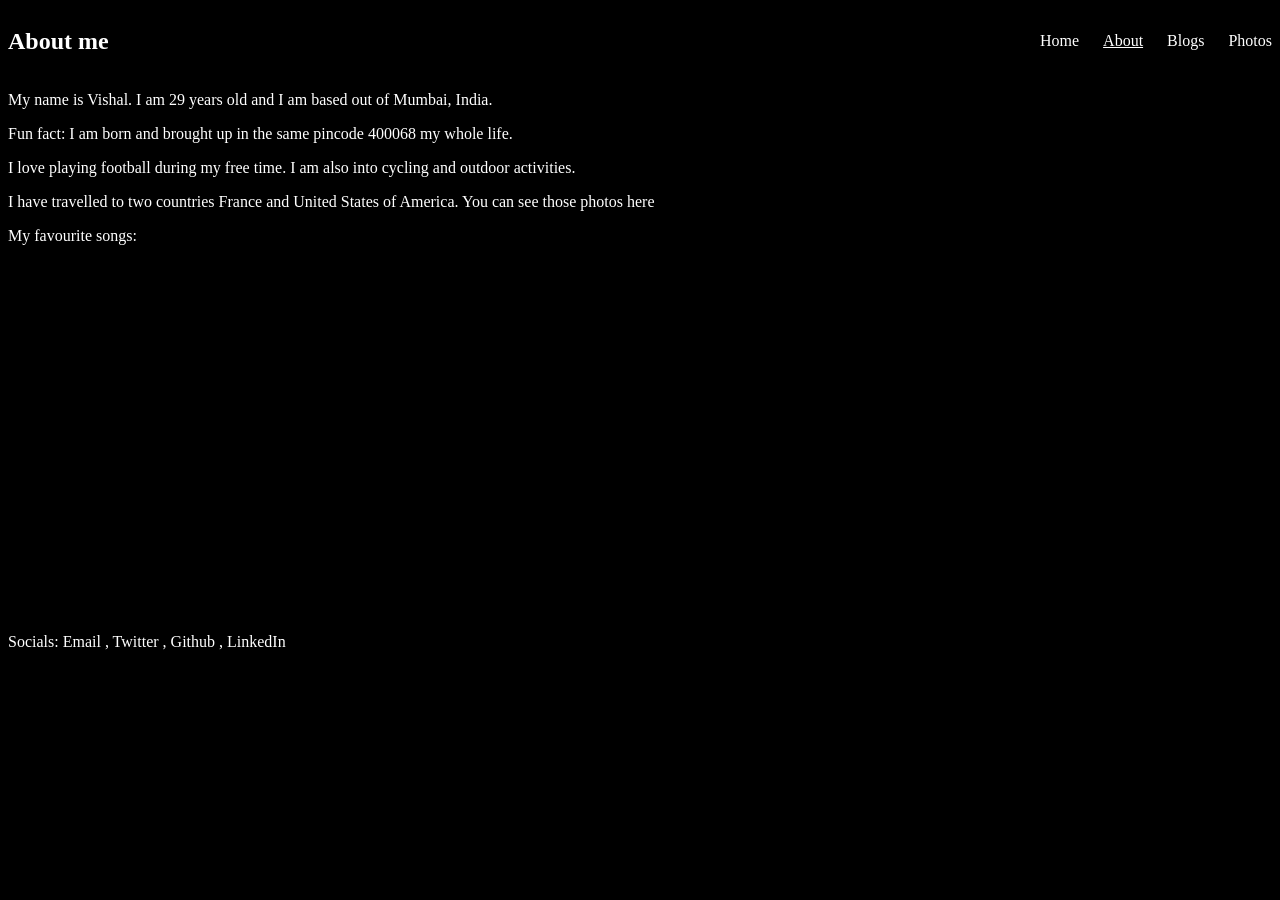
==== about.html @ 3a4d598c "personal website with basic structure andcontent v1" ====
<!Doctype html>

    <head>
        <meta charset="UTF-8">
        <meta name="viewport" content="width=device-width, initial-scale=1.0">
        <title> About me </title>
        <link rel="icon" type="image/png" href="/images/tree_icon_v2.png">
         <link rel="stylesheet" href="styles.css">
    </head>

    <body>
         <div class="navigation_container">
            <h2>About me </h2>
            <nav class="navbar">
                <a href="index.html" > Home</a>
                <a href="about.html"  class="active"> About</a>
                <a href="blogs.html" > Blogs</a>
                <a href="photos.html" > Photos</a>  
                    
            </nav>
        </div>

       <p>My name is Vishal. I am 29 years old and I am based out of Mumbai, India. </p>
       <p>Fun fact: I am born and brought up in the same pincode 400068 my whole life. </p>
       <p> I love playing football during my free time. I am also into cycling and outdoor activities.
       <p> I have travelled to two countries France and United States of America. You can see those photos <a href="photos.html" target="_blank"> here</a>  
       <p> My favourite songs:</p>
       <iframe data-testid="embed-iframe" style="border-radius:12px" src="https://open.spotify.com/embed/playlist/37i9dQZF1CKVyWnpCO5WcD?utm_source=generator&theme=0&si=8419f86495364434" width="100%" height="352" frameBorder="0" allowfullscreen="" allow="autoplay; clipboard-write; encrypted-media; fullscreen; picture-in-picture" loading="lazy"></iframe>
       
       <p> Socials:
            <a href="mailto:vishalwaghmode007@gmail.com" target="_blank"> Email </a>, 
            <a href="https://x.com/vishal_555_" target="_blank"> Twitter </a>, 
            <a href="https://github.com/vishal-555" target="_blank"> Github </a>,
            <a href="https://linkedin.com/in/vishalwaghmode" target="_blank"> LinkedIn </a>
        </p>
    
    
    </body>
</html>
---- styles.css ----
body{
    background-color:black;
    color:white
}
img{
    width:33%;
    height:600px; /*height:auto;*/
    object-fit: contain;
    
}

.navigation_container{
    display:flex;
    justify-content:space-between;
    align-items:center;
}

nav {
  display:flex;
  gap: 24px; 
}

nav a.active{
    text-decoration:underline;
}

nav a:hover{
    color:#80EF80;

}
a {
    color: inherit;
    text-decoration: none;
}

.profile_photo{
    width: 200px;
    height: auto;

}

.socials{
    display:flex;
    justify-content:center;
    gap:16px;
    margin-top:8px;
}
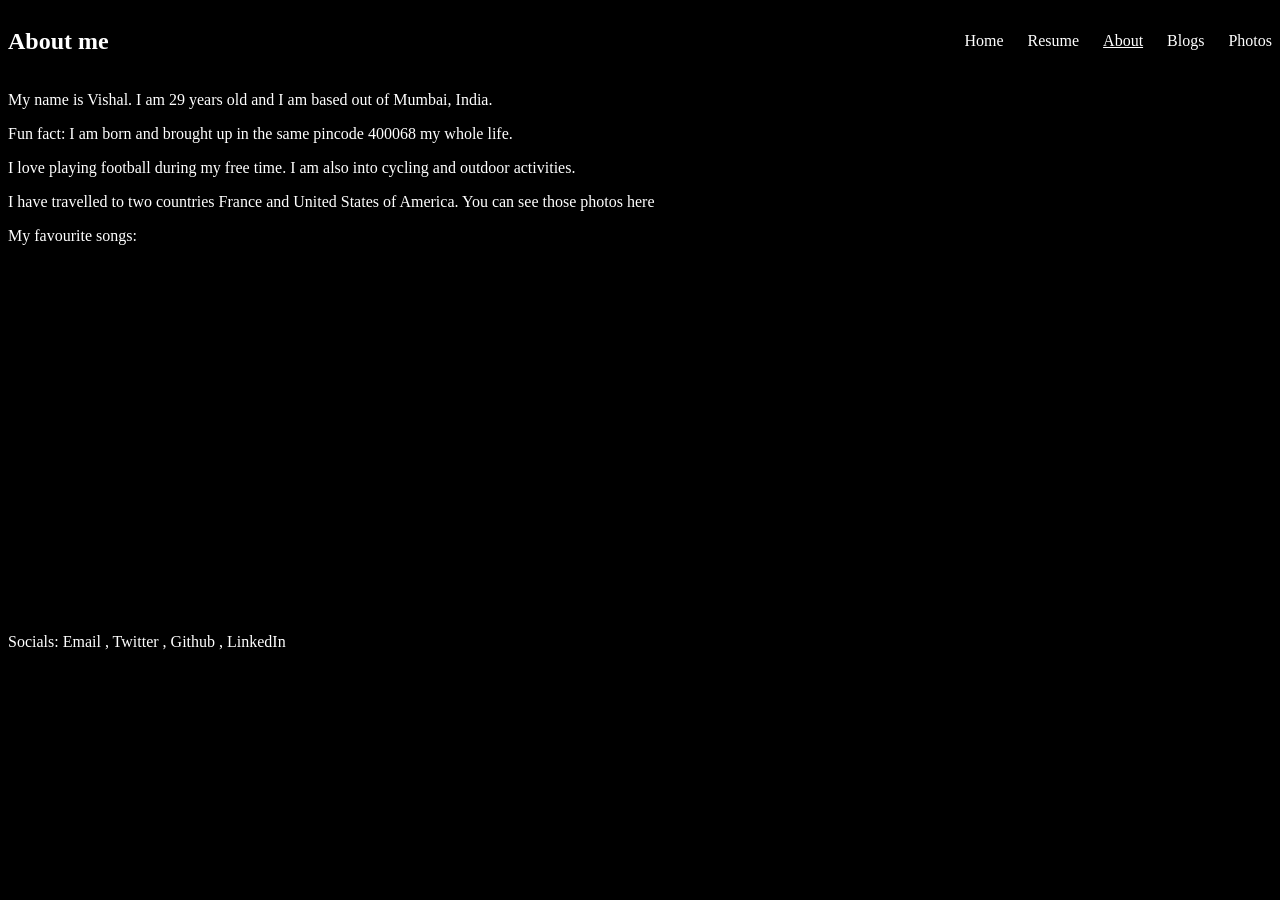
==== commit e9c5c922: "added resume page" ====
--- a/about.html
+++ b/about.html
@@ -13,6 +13,7 @@
             <h2>About me </h2>
             <nav class="navbar">
                 <a href="index.html" > Home</a>
+                <a href="resume.html" > Resume</a>
                 <a href="about.html"  class="active"> About</a>
                 <a href="blogs.html" > Blogs</a>
                 <a href="photos.html" > Photos</a>  
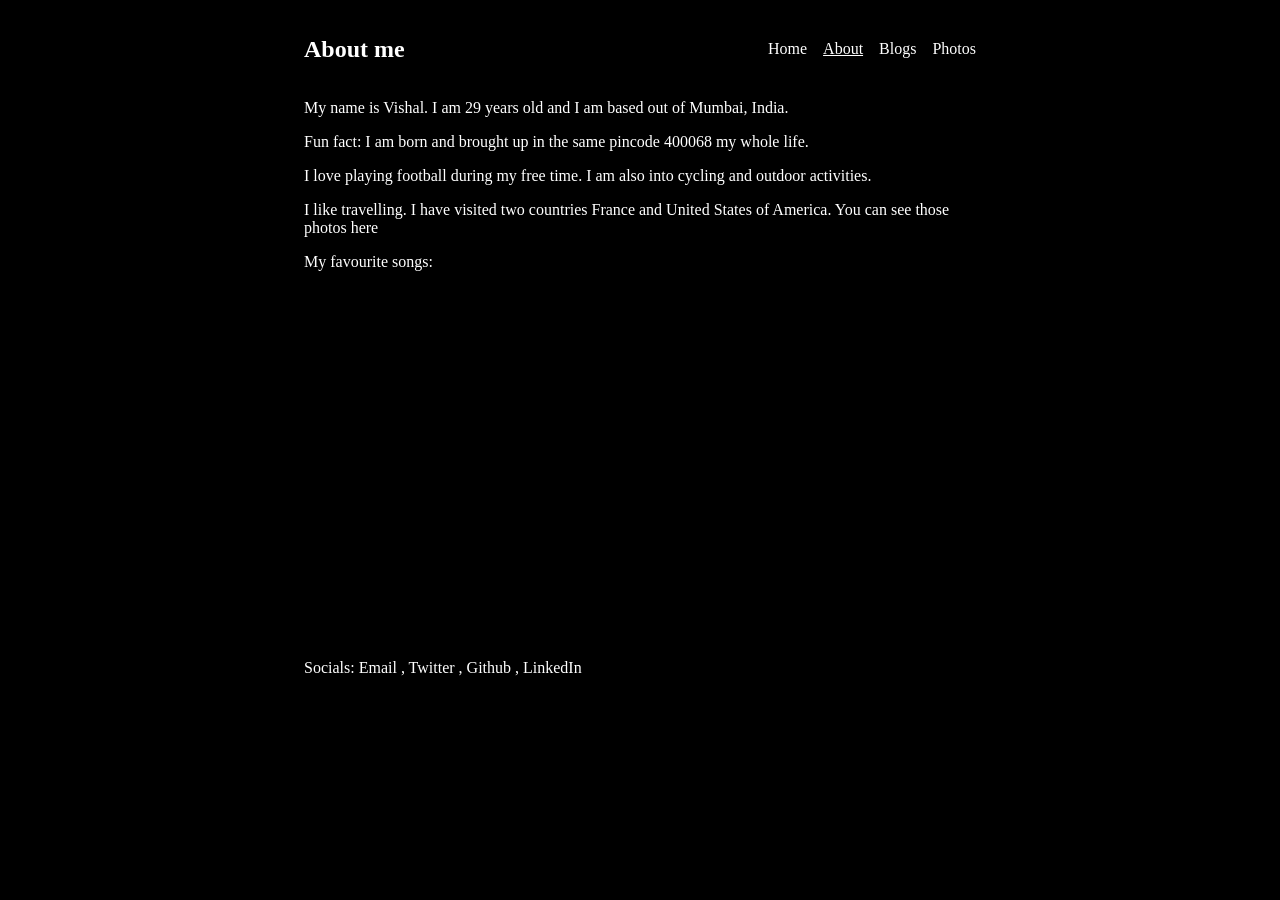
==== commit ff325b31: "added mobile friendly feature" ====
--- a/about.html
+++ b/about.html
@@ -2,7 +2,7 @@
 
     <head>
         <meta charset="UTF-8">
-        <meta name="viewport" content="width=device-width, initial-scale=1.0">
+        <meta name="viewport" content="width=device-width, initial-scale=1">
         <title> About me </title>
         <link rel="icon" type="image/png" href="/images/tree_icon_v2.png">
          <link rel="stylesheet" href="styles.css">
@@ -13,7 +13,6 @@
             <h2>About me </h2>
             <nav class="navbar">
                 <a href="index.html" > Home</a>
-                <a href="resume.html" > Resume</a>
                 <a href="about.html"  class="active"> About</a>
                 <a href="blogs.html" > Blogs</a>
                 <a href="photos.html" > Photos</a>  
@@ -24,10 +23,10 @@
        <p>My name is Vishal. I am 29 years old and I am based out of Mumbai, India. </p>
        <p>Fun fact: I am born and brought up in the same pincode 400068 my whole life. </p>
        <p> I love playing football during my free time. I am also into cycling and outdoor activities.
-       <p> I have travelled to two countries France and United States of America. You can see those photos <a href="photos.html" target="_blank"> here</a>  
+       <p> I like travelling. I have visited two countries France and United States of America. You can see those photos <a href="photos.html" target="_blank"> here</a>  
        <p> My favourite songs:</p>
-       <iframe data-testid="embed-iframe" style="border-radius:12px" src="https://open.spotify.com/embed/playlist/37i9dQZF1CKVyWnpCO5WcD?utm_source=generator&theme=0&si=8419f86495364434" width="100%" height="352" frameBorder="0" allowfullscreen="" allow="autoplay; clipboard-write; encrypted-media; fullscreen; picture-in-picture" loading="lazy"></iframe>
-       
+       <iframe data-testid="embed-iframe" style="border-radius:12px" src="https://open.spotify.com/embed/playlist/2E3C5s32ZwwPjAuZe86shB?utm_source=generator&si=a309d9362d174eeb" width="100%" height="352" frameBorder="0" allowfullscreen="" allow="autoplay; clipboard-write; encrypted-media; fullscreen; picture-in-picture" loading="lazy"></iframe>
+
        <p> Socials:
             <a href="mailto:vishalwaghmode007@gmail.com" target="_blank"> Email </a>, 
             <a href="https://x.com/vishal_555_" target="_blank"> Twitter </a>, 
--- a/styles.css
+++ b/styles.css
@@ -46,3 +46,22 @@
     margin-top:8px;
 }
 
+body {
+  margin: 0 auto;
+  padding: 1rem;
+  max-width: 42rem;
+}
+
+header {
+  display: flex;
+  flex-wrap: wrap;
+  gap: 0.75rem;
+  align-items: baseline;
+  justify-content: space-between;
+}
+
+nav {
+  display: flex;
+  flex-wrap: wrap;
+  gap: 1rem;
+}
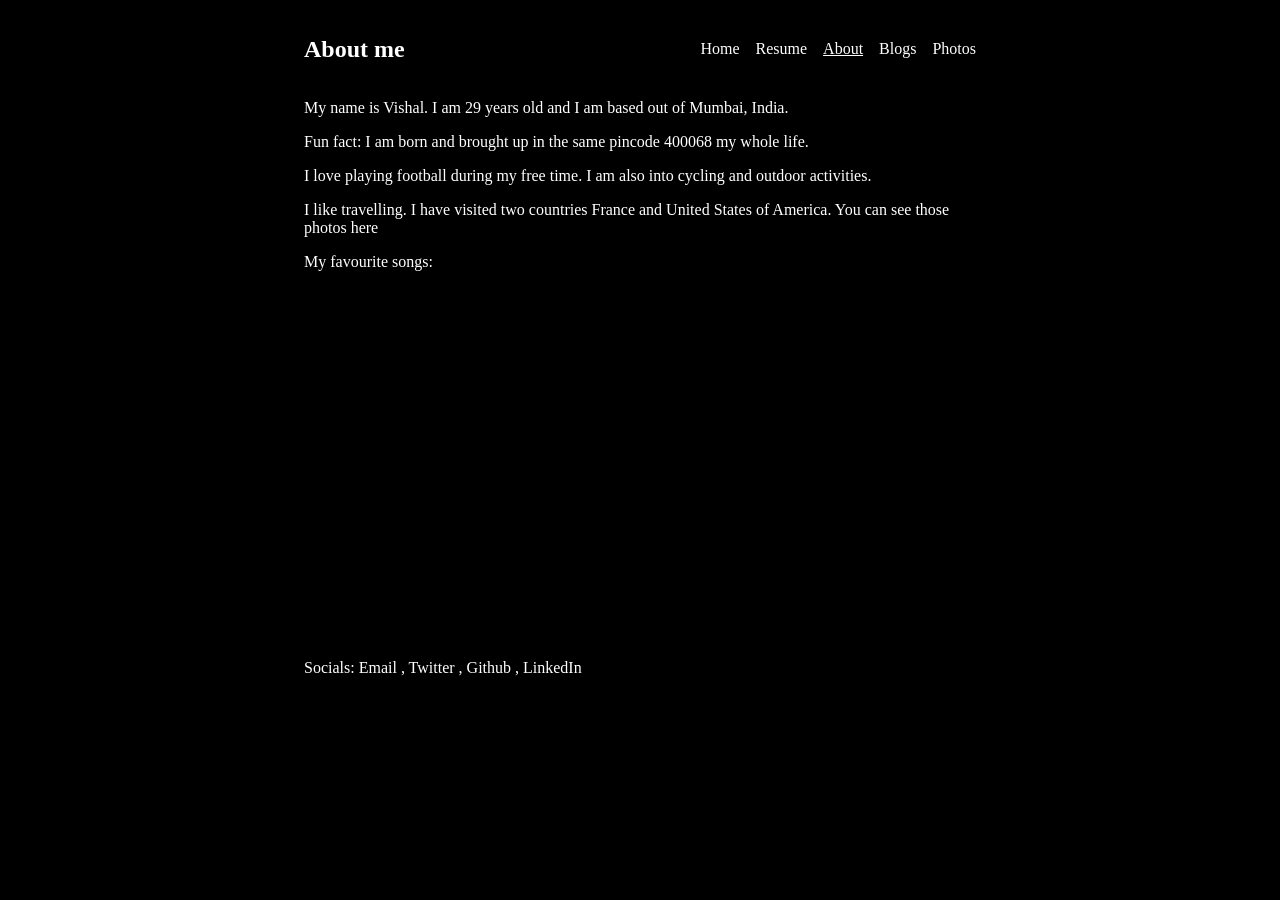
==== commit 88253555: "Merge pull request #3 from vishal-555/make_mobile_friendly added mobile friendly feature" ====
--- a/about.html
+++ b/about.html
@@ -13,6 +13,7 @@
             <h2>About me </h2>
             <nav class="navbar">
                 <a href="index.html" > Home</a>
+                <a href="resume.html" > Resume</a>
                 <a href="about.html"  class="active"> About</a>
                 <a href="blogs.html" > Blogs</a>
                 <a href="photos.html" > Photos</a>  
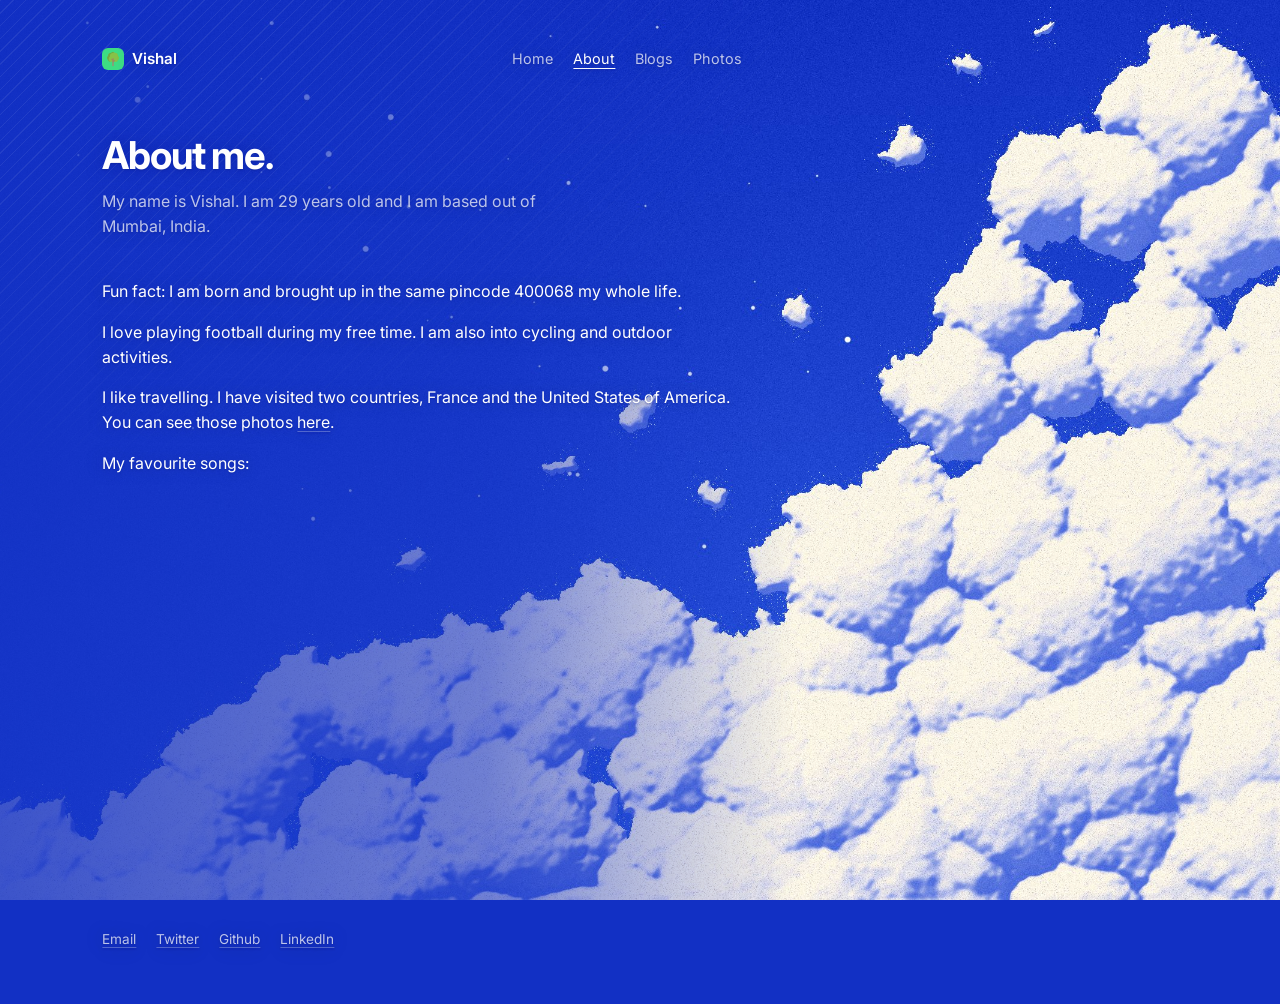
==== commit c1110f96: "Blue sky redesign with cumulus clouds, mobile and desktop friendly - Inter font, white type over a r" ====
--- a/about.html
+++ b/about.html
@@ -1,40 +1,48 @@
-<!Doctype html>
-
+<!DOCTYPE html>
+<html lang="en">
     <head>
         <meta charset="UTF-8">
-        <meta name="viewport" content="width=device-width, initial-scale=1">
-        <title> About me </title>
+        <meta name="viewport" content="width=device-width, initial-scale=1, viewport-fit=cover">
+        <meta name="theme-color" content="#1230c4">
+        <title>About me</title>
         <link rel="icon" type="image/png" href="/images/tree_icon_v2.png">
-         <link rel="stylesheet" href="styles.css">
+        <link rel="preconnect" href="https://fonts.googleapis.com">
+        <link rel="preconnect" href="https://fonts.gstatic.com" crossorigin>
+        <link href="https://fonts.googleapis.com/css2?family=Inter:wght@400;500;600;700&display=swap" rel="stylesheet">
+        <link rel="stylesheet" href="styles.css">
     </head>
 
     <body>
-         <div class="navigation_container">
-            <h2>About me </h2>
-            <nav class="navbar">
-                <a href="index.html" > Home</a>
-                <a href="resume.html" > Resume</a>
-                <a href="about.html"  class="active"> About</a>
-                <a href="blogs.html" > Blogs</a>
-                <a href="photos.html" > Photos</a>  
-                    
-            </nav>
+        <div class="page">
+            <header class="navigation_container">
+                <a class="brand" href="index.html"><img src="/images/tree_icon_v2.png" alt=""> Vishal</a>
+                <nav>
+                    <a href="index.html">Home</a>
+                    <a href="about.html" class="active">About</a>
+                    <a href="blogs.html">Blogs</a>
+                    <a href="photos.html">Photos</a>
+                </nav>
+            </header>
+
+            <main>
+                <h1>About me.</h1>
+                <p class="lede">My name is Vishal. I am 29 years old and I am based out of Mumbai, India.</p>
+
+                <p>Fun fact: I am born and brought up in the same pincode 400068 my whole life.</p>
+                <p>I love playing football during my free time. I am also into cycling and outdoor activities.</p>
+                <p>I like travelling. I have visited two countries, France and the United States of America. You can see those photos <a href="photos.html">here</a>.</p>
+                <p>My favourite songs:</p>
+                <iframe data-testid="embed-iframe" style="border-radius:12px" src="https://open.spotify.com/embed/playlist/2E3C5s32ZwwPjAuZe86shB?utm_source=generator&si=a309d9362d174eeb" width="100%" height="352" frameBorder="0" allowfullscreen="" allow="autoplay; clipboard-write; encrypted-media; fullscreen; picture-in-picture" loading="lazy"></iframe>
+            </main>
+
+            <footer>
+                <div class="socials">
+                    <a href="mailto:vishalwaghmode007@gmail.com" target="_blank">Email</a>
+                    <a href="https://x.com/vishal_555_" target="_blank">Twitter</a>
+                    <a href="https://github.com/vishal-555" target="_blank">Github</a>
+                    <a href="https://linkedin.com/in/vishalwaghmode" target="_blank">LinkedIn</a>
+                </div>
+            </footer>
         </div>
-
-       <p>My name is Vishal. I am 29 years old and I am based out of Mumbai, India. </p>
-       <p>Fun fact: I am born and brought up in the same pincode 400068 my whole life. </p>
-       <p> I love playing football during my free time. I am also into cycling and outdoor activities.
-       <p> I like travelling. I have visited two countries France and United States of America. You can see those photos <a href="photos.html" target="_blank"> here</a>  
-       <p> My favourite songs:</p>
-       <iframe data-testid="embed-iframe" style="border-radius:12px" src="https://open.spotify.com/embed/playlist/2E3C5s32ZwwPjAuZe86shB?utm_source=generator&si=a309d9362d174eeb" width="100%" height="352" frameBorder="0" allowfullscreen="" allow="autoplay; clipboard-write; encrypted-media; fullscreen; picture-in-picture" loading="lazy"></iframe>
-
-       <p> Socials:
-            <a href="mailto:vishalwaghmode007@gmail.com" target="_blank"> Email </a>, 
-            <a href="https://x.com/vishal_555_" target="_blank"> Twitter </a>, 
-            <a href="https://github.com/vishal-555" target="_blank"> Github </a>,
-            <a href="https://linkedin.com/in/vishalwaghmode" target="_blank"> LinkedIn </a>
-        </p>
-    
-    
     </body>
-</html>+</html>
--- a/styles.css
+++ b/styles.css
@@ -1,67 +1,334 @@
-body{
-    background-color:black;
-    color:white
-}
-img{
-    width:33%;
-    height:600px; /*height:auto;*/
-    object-fit: contain;
-    
-}
-
-.navigation_container{
-    display:flex;
-    justify-content:space-between;
-    align-items:center;
-}
-
-nav {
-  display:flex;
-  gap: 24px; 
-}
-
-nav a.active{
-    text-decoration:underline;
-}
-
-nav a:hover{
-    color:#80EF80;
-
-}
+:root {
+    --blue: #1230c4;
+    --text: #ffffff;
+    --muted: rgba(255, 255, 255, 0.72);
+    --line: rgba(255, 255, 255, 0.28);
+    --green: #3ddc84;
+}
+
+* {
+    box-sizing: border-box;
+}
+
+html {
+    background: var(--blue);
+    -webkit-text-size-adjust: 100%;
+    text-size-adjust: 100%;
+}
+
+body {
+    margin: 0;
+    min-height: 100vh;
+    min-height: 100dvh;
+    font-family: "Inter", system-ui, -apple-system, "Segoe UI", sans-serif;
+    color: var(--text);
+    background: transparent;
+    line-height: 1.55;
+    -webkit-font-smoothing: antialiased;
+    /* keeps text readable when it scrolls over the clouds */
+    text-shadow: 0 1px 2px rgba(10, 30, 140, 0.45), 0 0 18px rgba(10, 30, 140, 0.4);
+    -webkit-tap-highlight-color: transparent;
+}
+
+/* fixed sky layer - works on iOS/Android where background-attachment: fixed doesn't.
+   100lvh = the tallest viewport, so the image doesn't jump when the mobile URL bar hides. */
+body::before,
+body::after {
+    content: "";
+    position: fixed;
+    top: 0;
+    left: 0;
+    width: 100%;
+    height: 100vh;
+    height: 100lvh;
+    z-index: -1;
+    pointer-events: none;
+}
+
+/* the blue wash sits behind the text column so white text stays readable over clouds */
+body::before {
+    background:
+        linear-gradient(90deg, rgba(18, 48, 196, 0.82) 0%, rgba(18, 48, 196, 0.6) 38%, rgba(18, 48, 196, 0) 62%),
+        url("/images/sky-wide.jpg") right bottom / cover no-repeat,
+        var(--blue);
+}
+
+/* diagonal print hatching in the top-left corner */
+body::after {
+    background: repeating-linear-gradient(135deg, rgba(255, 255, 255, 0.07) 0 1px, transparent 1px 9px);
+    -webkit-mask-image: radial-gradient(ellipse 70% 55% at 0 0, #000 30%, transparent 100%);
+    mask-image: radial-gradient(ellipse 70% 55% at 0 0, #000 30%, transparent 100%);
+}
+
+/* portrait phones and tablets get a tall composition */
+@media (max-aspect-ratio: 4/5) {
+    body::before {
+        background:
+            linear-gradient(180deg, rgba(18, 48, 196, 0) 25%, rgba(18, 48, 196, 0.55) 55%, rgba(18, 48, 196, 0.6) 100%),
+            url("/images/sky-tall.jpg") right bottom / cover no-repeat,
+            var(--blue);
+    }
+}
+
 a {
     color: inherit;
     text-decoration: none;
 }
 
-.profile_photo{
-    width: 200px;
-    height: auto;
-
-}
-
-.socials{
-    display:flex;
-    justify-content:center;
-    gap:16px;
-    margin-top:8px;
-}
-
-body {
-  margin: 0 auto;
-  padding: 1rem;
-  max-width: 42rem;
-}
-
-header {
-  display: flex;
-  flex-wrap: wrap;
-  gap: 0.75rem;
-  align-items: baseline;
-  justify-content: space-between;
+.page {
+    max-width: 40rem;
+    margin-left: max(clamp(16px, 8vw, 9rem), env(safe-area-inset-left));
+    margin-right: max(16px, env(safe-area-inset-right));
+    padding: max(2.5rem, env(safe-area-inset-top)) 0 max(3rem, env(safe-area-inset-bottom));
+}
+
+/* header */
+.navigation_container {
+    display: flex;
+    flex-wrap: wrap;
+    justify-content: space-between;
+    align-items: center;
+    gap: 1rem;
+    margin-bottom: 3.5rem;
+}
+
+.brand {
+    display: flex;
+    align-items: center;
+    gap: 0.5rem;
+    font-weight: 600;
+    font-size: 0.95rem;
+}
+
+.brand img {
+    width: 22px;
+    height: 22px;
+    padding: 3px;
+    border-radius: 6px;
+    background: var(--green);
 }
 
 nav {
-  display: flex;
-  flex-wrap: wrap;
-  gap: 1rem;
-}+    display: flex;
+    flex-wrap: wrap;
+    gap: 1.25rem;
+    font-size: 0.9rem;
+}
+
+nav a {
+    color: var(--muted);
+    padding: 0.5rem 0; /* bigger tap target */
+}
+
+nav a.active {
+    color: var(--text);
+    text-decoration: underline;
+    text-underline-offset: 4px;
+}
+
+@media (hover: hover) {
+    nav a:hover {
+        color: var(--green);
+    }
+}
+
+/* type */
+h1 {
+    font-size: clamp(1.8rem, 5vw, 2.4rem);
+    font-weight: 700;
+    letter-spacing: -0.03em;
+    line-height: 1.12;
+    margin: 0 0 0.75rem;
+}
+
+.lede {
+    color: var(--muted);
+    margin: 0 0 2.5rem;
+    max-width: 30rem;
+}
+
+p {
+    margin: 0 0 1rem;
+}
+
+p a,
+.socials a {
+    text-decoration: underline;
+    text-decoration-color: var(--line);
+    text-underline-offset: 3px;
+}
+
+@media (hover: hover) {
+    p a:hover,
+    .socials a:hover,
+    summary:hover {
+        color: var(--green);
+    }
+}
+
+.profile_photo {
+    display: block;
+    width: 72px;
+    height: 72px;
+    object-fit: cover;
+    border-radius: 50%;
+    border: 2px solid rgba(255, 255, 255, 0.85);
+    margin-bottom: 1.5rem;
+}
+
+/* stat grid, like the "Incoming / Expenses" rows */
+.stats {
+    display: grid;
+    grid-template-columns: repeat(2, minmax(0, 1fr));
+    gap: 1.5rem 2rem;
+    margin: 0 0 2.5rem;
+    max-width: 30rem;
+}
+
+.stats dt {
+    font-size: 0.8rem;
+    color: var(--muted);
+}
+
+.stats dd {
+    margin: 0;
+    font-size: 1.6rem;
+    font-weight: 500;
+    letter-spacing: -0.02em;
+}
+
+/* hatched bar */
+.bar {
+    display: grid;
+    grid-template-columns: repeat(4, 1fr);
+    max-width: 30rem;
+    height: 44px;
+    border: 1px solid rgba(255, 255, 255, 0.9);
+    border-radius: 4px;
+    overflow: hidden;
+    background: rgba(255, 255, 255, 0.95);
+}
+
+.bar span {
+    border-right: 1px solid rgba(255, 255, 255, 0.9);
+}
+
+.bar span:nth-child(1) { background: repeating-linear-gradient(45deg, #5a5f73 0 2px, #9aa0b5 2px 5px); }
+.bar span:nth-child(2) { background: repeating-linear-gradient(90deg, #7d8296 0 1px, #d8dbe6 1px 5px); }
+.bar span:nth-child(3) { background: repeating-linear-gradient(90deg, #b8bccb 0 1px, #f2f3f7 1px 8px); }
+.bar span:nth-child(4) { background: #fff; border-right: 0; }
+
+.bar-labels {
+    display: grid;
+    grid-template-columns: repeat(4, 1fr);
+    max-width: 30rem;
+    margin: 0.4rem 0 2.5rem;
+    font-size: 0.72rem;
+    color: var(--muted);
+}
+
+.details {
+    color: var(--muted);
+    font-size: 0.95rem;
+    max-width: 32rem;
+}
+
+/* blogs */
+details {
+    border-top: 1px solid var(--line);
+    padding: 1rem 0;
+}
+
+details:last-of-type {
+    border-bottom: 1px solid var(--line);
+}
+
+summary {
+    cursor: pointer;
+    font-weight: 600;
+    padding: 0.25rem 0;
+}
+
+
+details[open] summary {
+    margin-bottom: 0.75rem;
+}
+
+details ul {
+    margin: 0 0 0.5rem;
+    padding-left: 1.2rem;
+}
+
+/* photos */
+.gallery {
+    display: grid;
+    grid-template-columns: repeat(auto-fill, minmax(180px, 1fr));
+    gap: 10px;
+}
+
+.gallery img {
+    width: 100%;
+    aspect-ratio: 3 / 4;
+    object-fit: cover;
+    border-radius: 6px;
+    display: block;
+}
+
+.page.wide {
+    max-width: 60rem;
+}
+
+iframe {
+    max-width: 100%;
+    margin-bottom: 1.5rem;
+}
+
+footer {
+    margin-top: 3rem;
+    font-size: 0.85rem;
+    color: var(--muted);
+}
+
+.socials {
+    display: flex;
+    flex-wrap: wrap;
+    gap: 0.5rem 1.25rem;
+}
+
+.socials a {
+    padding: 0.4rem 0;
+}
+
+/* large desktop monitors */
+@media (min-width: 1600px) {
+    html {
+        font-size: 18px;
+    }
+}
+
+@media (max-width: 480px) {
+    .navigation_container {
+        margin-bottom: 2.5rem;
+    }
+    .stats dd {
+        font-size: 1.35rem;
+    }
+    .gallery {
+        grid-template-columns: repeat(2, 1fr);
+        gap: 8px;
+    }
+}
+
+/* small phones (iPhone SE, compact Androids) */
+@media (max-width: 360px) {
+    nav {
+        gap: 1rem;
+        font-size: 0.85rem;
+    }
+    .stats {
+        gap: 1.25rem 1rem;
+    }
+    .bar-labels {
+        font-size: 0.65rem;
+    }
+}
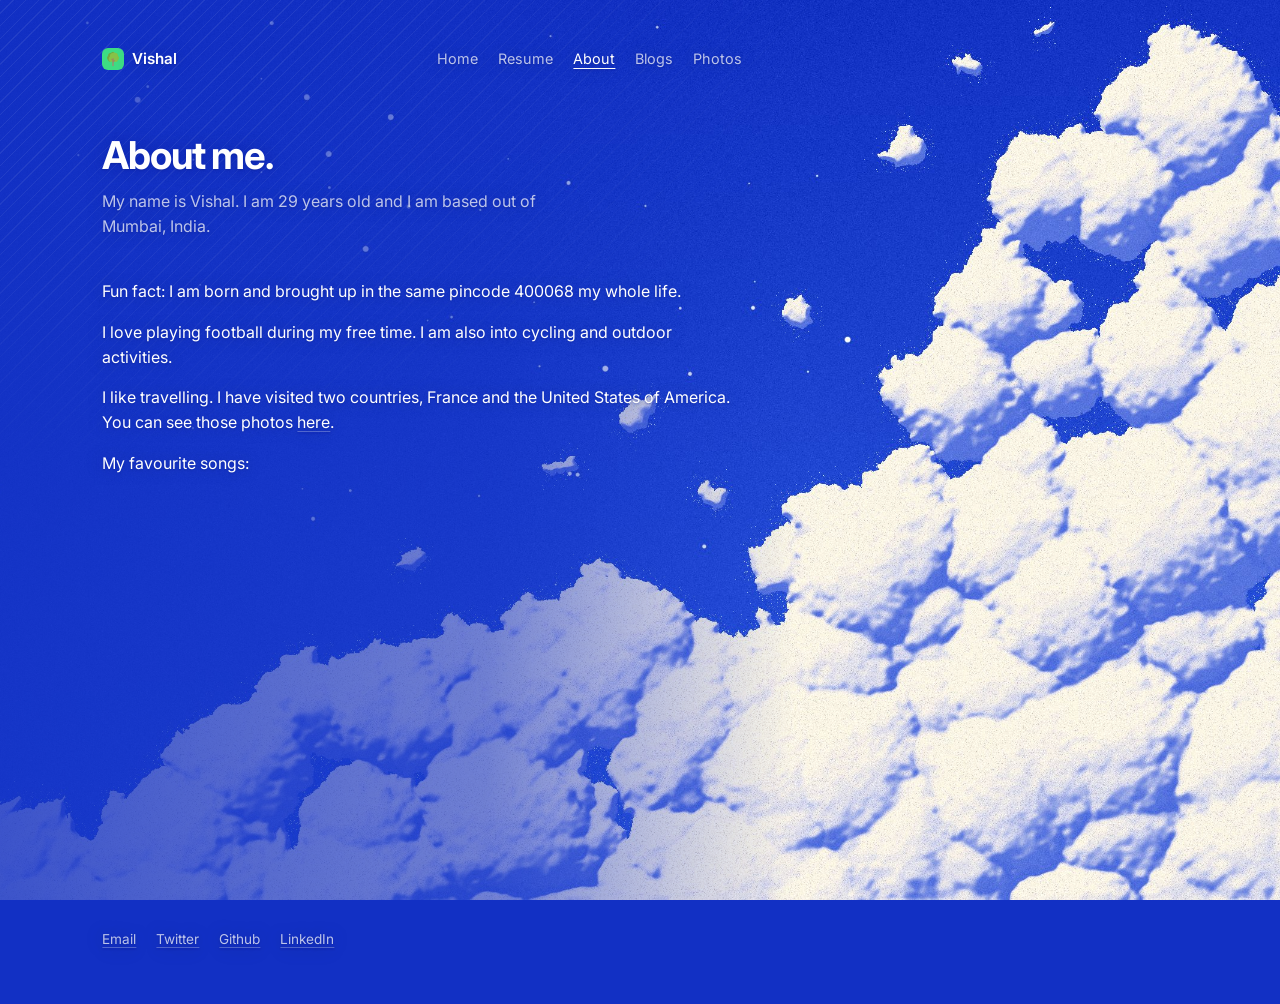
==== commit b45d0c88: "Merge make_mobile_friendly: blue sky redesign Resolved nav conflicts by keeping the redesigned pages" ====
--- a/about.html
+++ b/about.html
@@ -18,6 +18,7 @@
                 <a class="brand" href="index.html"><img src="/images/tree_icon_v2.png" alt=""> Vishal</a>
                 <nav>
                     <a href="index.html">Home</a>
+                    <a href="resume.html">Resume</a>
                     <a href="about.html" class="active">About</a>
                     <a href="blogs.html">Blogs</a>
                     <a href="photos.html">Photos</a>
--- a/styles.css
+++ b/styles.css
@@ -332,3 +332,20 @@
         font-size: 0.65rem;
     }
 }
+
+/* resume */
+.resume {
+    display: block;
+    width: 100%;
+    height: 80vh;
+    min-height: 600px;
+    border-radius: 6px;
+    background: #fff;
+}
+
+@media (max-width: 600px) {
+    .resume {
+        height: 70vh;
+        min-height: 420px;
+    }
+}
